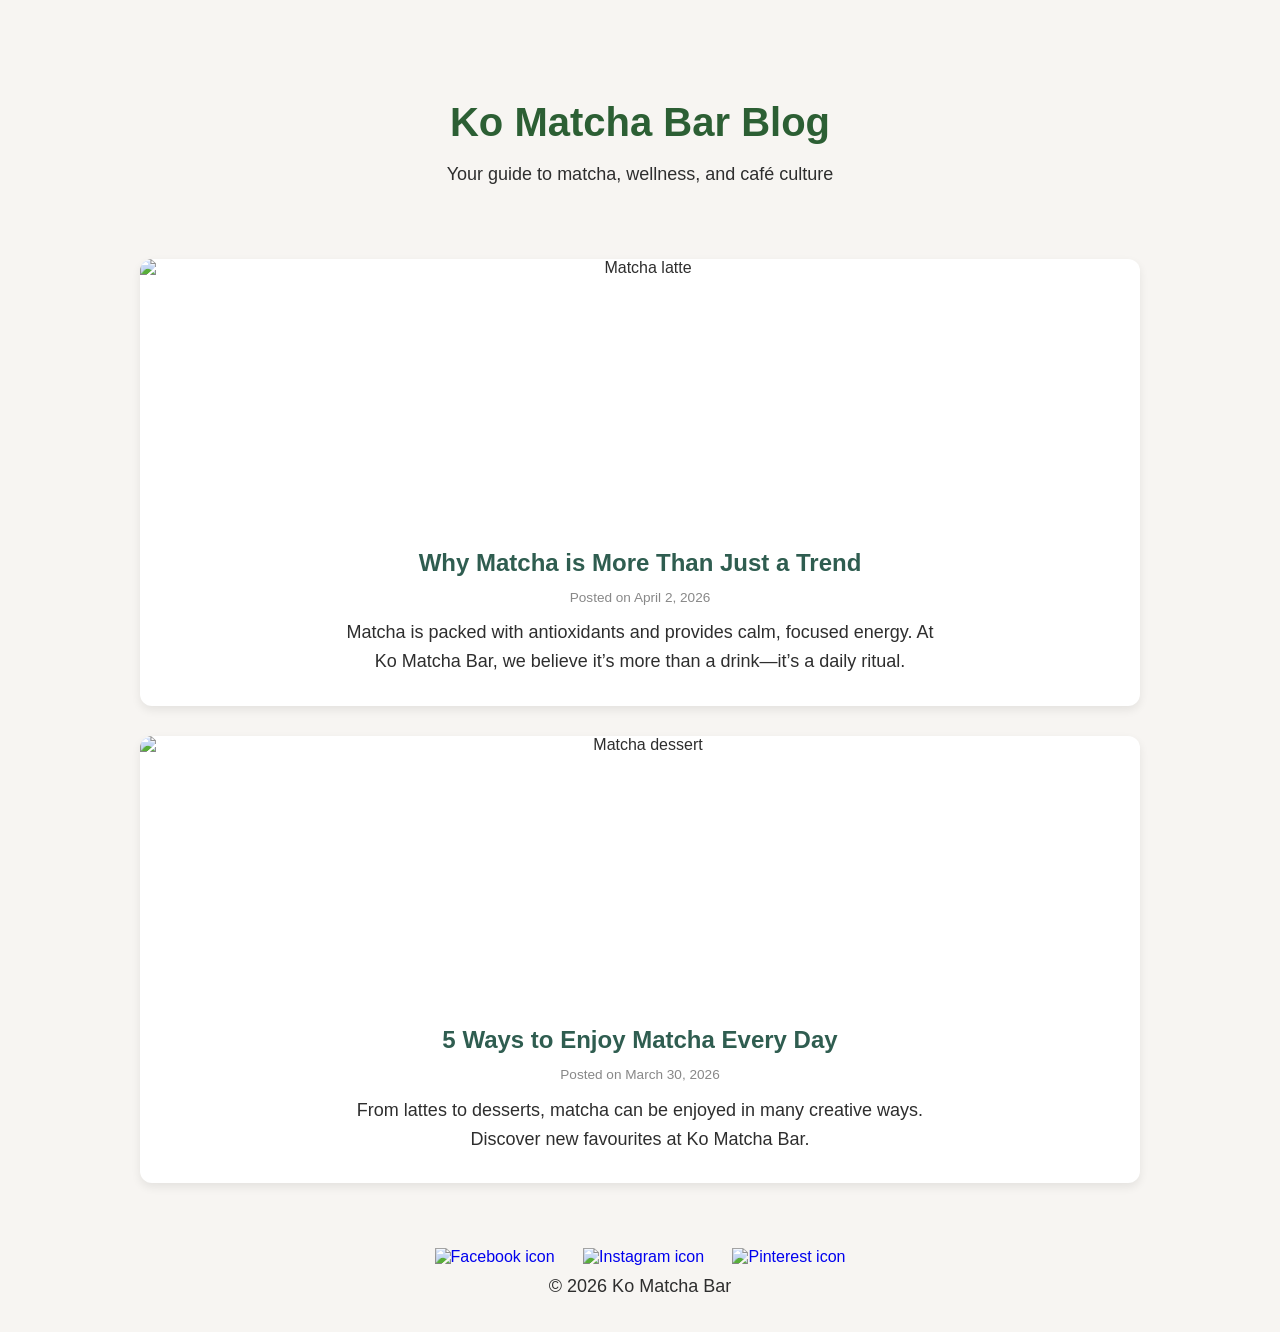
==== blog.html @ 40c32e94 "Add files via upload" ====
<!doctype html>
<html lang="en">
<head>
  <meta charset="utf-8">
  <title>Ko Matcha Bar Blog | Matcha Tips &amp; Café Stories</title>
  
  <meta name="description" content="Read the Ko Matcha Bar blog for matcha tips, wellness ideas, and behind-the-scenes café stories.">
  <meta name="keywords" content="matcha blog, matcha benefits, cafe blog, wellness drinks, Ko Matcha Bar">
  <meta name="author" content="Ko Matcha Bar">

  <meta name="viewport" content="width=device-width, initial-scale=1">
  <link rel="stylesheet" href="style.css">
</head>

<body>

  <!-- Header -->
  <header>
    <h1>Ko Matcha Bar Blog</h1>
    <p>Your guide to matcha, wellness, and café culture</p>
  </header>

  <!-- Blog Content -->
  <main class="blog-container">

  <article class="blog-card">
    <img src="images/matcha-latte.jpeg" alt="Matcha latte">
    
    <div class="blog-content">
      <h2>Why Matcha is More Than Just a Trend</h2>
      <p class="post-meta">Posted on April 2, 2026</p>

      <p>Matcha is packed with antioxidants and provides calm, focused energy.
        At Ko Matcha Bar, we believe it’s more than a drink—it’s a daily ritual.</p>
    </div>
  </article>

  <article class="blog-card">
    <img src="images/matcha-dessert.jpeg" alt="Matcha dessert">
    
    <div class="blog-content">
      <h2>5 Ways to Enjoy Matcha Every Day</h2>
      <p class="post-meta">Posted on March 30, 2026</p>

      <p>From lattes to desserts, matcha can be enjoyed in many creative ways.
        Discover new favourites at Ko Matcha Bar.</p>
    </div>
  </article>

</main>

  <!-- Footer -->
  <footer>
	  <div class="social-icons">
      <a href="https://facebook.com/komatchabar" target="_blank" rel="noopener noreferrer" aria-label="Ko Matcha Bar on Facebook">
        <img src="images/facebook-icon.png" alt="Facebook icon">
      </a>

      <a href="https://instagram.com/komatchabar" target="_blank" rel="noopener noreferrer" aria-label="Ko Matcha Bar on Instagram">
        <img src="images/instagram-icon.png" alt="Instagram icon">
      </a>

      <a href="https://ca.pinterest.com/komatchabar" target="_blank" rel="noopener noreferrer" aria-label="Ko Matcha Bar on Pinterest">
		  <img src="images/pinterest-icon.png" alt="Pinterest icon"></a>
    <p>&copy; 2026 Ko Matcha Bar</p>
	</div>
  </footer>

</body>
</html>
---- style.css ----
@charset "utf-8";

/* ===== Global Styles ===== */
body {
  font-family: Arial, sans-serif;
  margin: 0;
  padding: 0;
  background-color: #F7F5F2;
  color: #2E2E2E;
  text-align: center;
	
}

/* ===== Header / Hero Section ===== */
h1 {
text-align: center;
margin-top: 40px;
font-size: 32px;
}
p {
text-align: center;
max-width: 600px;
margin: 10px auto;
font-size: 18px;
}

header {
  padding: 60px 20px 30px;
}

header h1 {
  font-size: 2.5em;
  margin-bottom: 15px;
  color: #2c5f34;
}

header p {
  max-width: 600px;
  margin: 0 auto;
  line-height: 1.6;
}

/* =========================
   Hero Banner
   ========================= */

.hero {
  background-image: url("images/matcha-hero.jpeg"); 
  background-size: cover;
  background-position: center;
  height: 80vh;

  display: flex;
  align-items: center;
  justify-content: center;

  position: relative;
}

/* Dark overlay for readability */
.hero::before {
  content: "";
  position: absolute;
  inset: 0;
  background-color: rgba(0, 0, 0, 0.4);
}

.hero-content {
  position: relative;
  color: white;
  text-align: center;
  max-width: 600px;
}

.hero-content h1 {
  font-size: 3em;
  margin-bottom: 15px;
  color: #2c5f34;
}

.hero-content p {
  font-size: 1.2em;
  margin-bottom: 20px;
  color: white;
}

/* Button */
.btn {
  background-color: #2c5f34;
  color: white;
  padding: 12px 25px;
  text-decoration: none;
  border-radius: 25px;
  font-weight: bold;
  transition: background 0.3s ease;
}

.btn:hover {
  background-color: #2F5D50;
}

/* =========================
   Navigation Bar
   ========================= */

.navbar {
  position: absolute;
  top: 0;
  left: 0;
  width: 100%;
  display: flex;
  justify-content: flex-end; /* Puts logo on left, links on right */
  align-items: center;
  padding: 20px 50px;
  box-sizing: border-box; /* Keeps padding from adding to width */
  z-index: 10;
  background: transparent;
}

/* Horizontal list styling */
.navbar ul {
  display: flex;
  list-style: none;
  margin: 0;
  padding: 0;
}

.navbar ul li {
  margin-left: 20px;
}

.navbar a {
  color: white;
  text-decoration: none;
  font-weight: bold;
}

.nav-bar li {
  margin: 0 20px;
}

.nav-bar a {
  text-decoration: none;
  color: white;
  font-weight: bold;
  transition: opacity 0.3s ease;
}

.nav-bar a:hover {
  opacity: 0.7;
}

/* =========================
   Main Content
   ========================= */

main {
  padding: 30px 20px;
}

/* =========================
   Footer / Social Icons
   ========================= */

footer {
  background-color: #eae7e2;
  padding: 0;
  margin-top: 40px;
}

/* =========================
   Blog Page Styles
   ========================= */

.blog-container {
  max-width: 800px;
  margin: 40px auto;
  padding: 0 20px;
}

.blog-card img {
  width: 100%;        
  height: 250px;      
  object-fit: cover; 
}

.blog-post {
  margin-bottom: 40px;
  padding-bottom: 20px;
  border-bottom: 1px solid #ddd;
}

.blog-post h2 {
  color: #2F5D50; /* matcha green */
  margin-bottom: 10px;
}

.post-meta {
  font-size: 0.9em;
  color: #777;
  margin-bottom: 15px;
}

.blog-post p {
  line-height: 1.6;
  margin-bottom: 15px;
}

.blog-post ul {
  margin-left: 20px;
}

/* =========================
   Blog Cards (Modern Style)
   ========================= */

.blog-container {
  max-width: 1000px;
  margin: 40px auto;
  padding: 0 20px;
}

.blog-card {
  display: flex;
  flex-direction: column;
  background-color: #ffffff;
  margin-bottom: 30px;
  border-radius: 12px;
  overflow: hidden;
  box-shadow: 0 4px 10px rgba(0,0,0,0.08);
  transition: transform 0.3s ease;
}

.blog-card:hover {
  transform: translateY(-5px);
}

.blog-card img {
  width: 100%;
  height: 250px;
  object-fit: cover;
}

.blog-content {
  padding: 20px;
}

.blog-content h2 {
  color: #2F5D50;
  margin-bottom: 10px;
}

.post-meta {
  font-size: 0.85em;
  color: #888;
  margin-bottom: 10px;
}

.blog-content p {
  line-height: 1.6;
}

/* ===== Social Icons ===== */
.social-icons {
  text-align: center;
  padding: 25px 0;
  background-color: #F7F5F2; 
}

.social-icons a {
  margin: 0 12px;
  display: inline-block;
  text-decoration: none;
}

.social-icons img {
  width: 32px;
  height: 32px;
  transition: all 0.3s ease; 
}

.social-icons img:hover {
  transform: scale(1.2);
  opacity: 0.8;
}
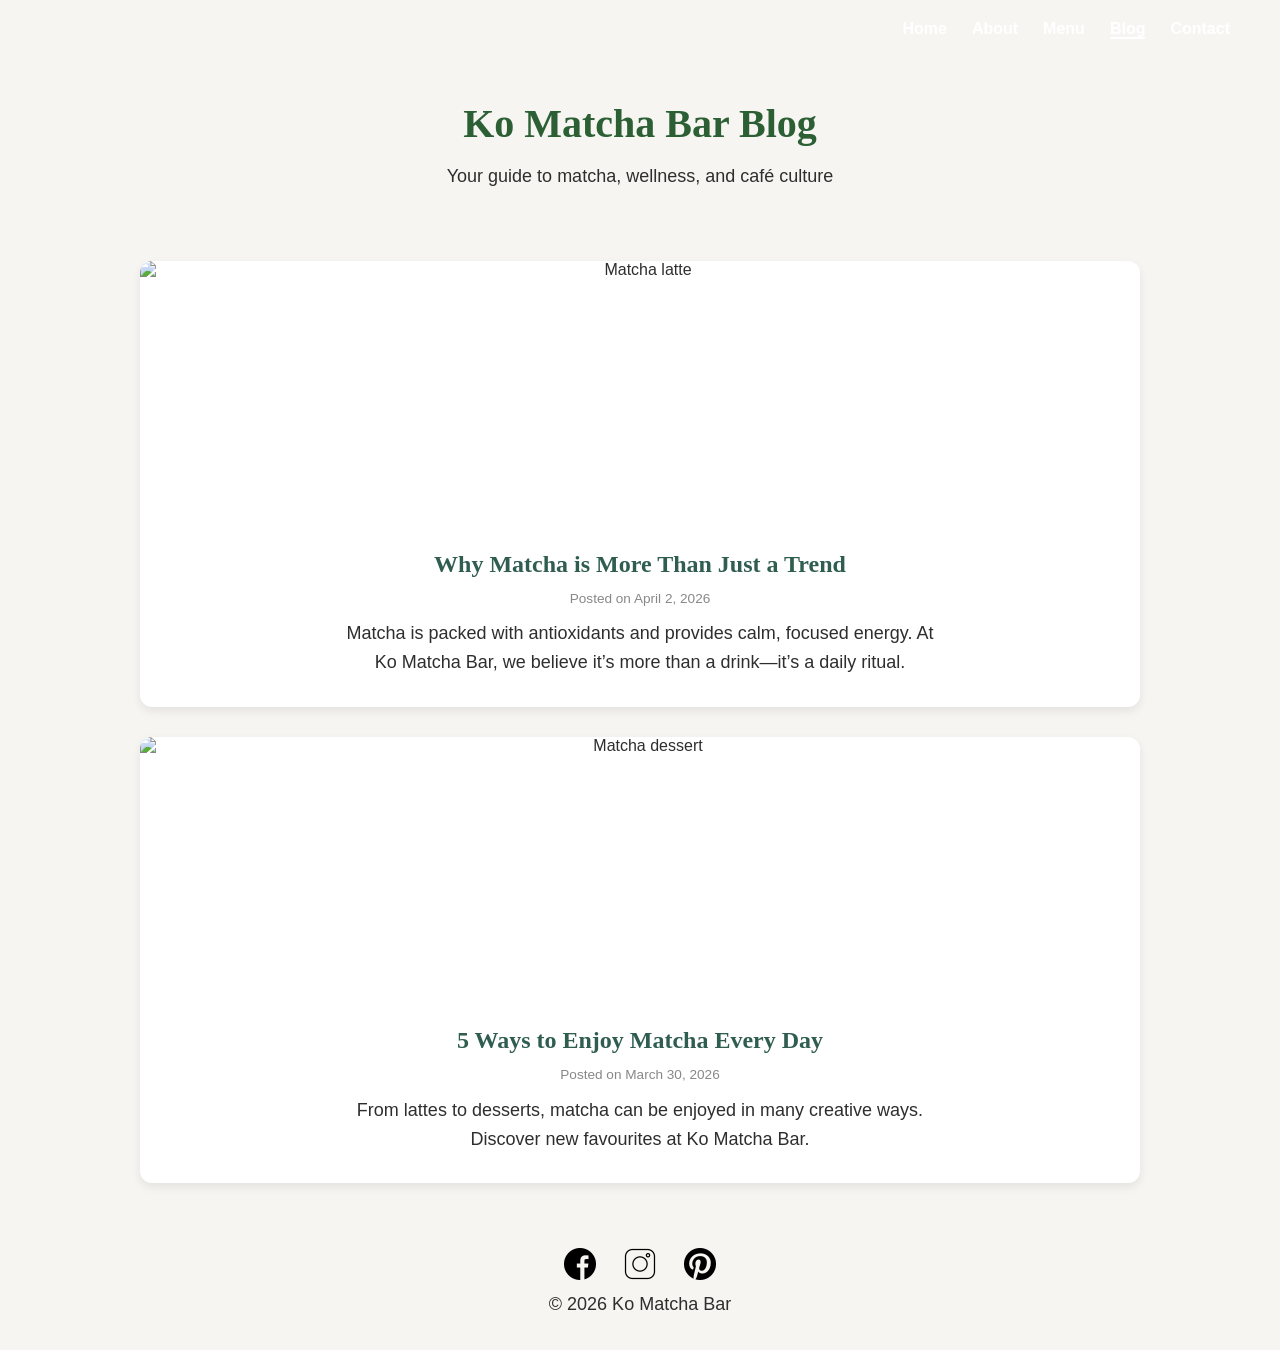
==== commit e2634d87: "Add files via upload" ====
--- a/blog.html
+++ b/blog.html
@@ -13,7 +13,22 @@
 </head>
 
 <body>
-
+	
+	<body class="blog-page">
+	
+	<header class="navbar">
+	  <nav>
+		<ul>
+		  <li><a href="index.html">Home</a></li>
+		  <li><a href="about.html">About</a></li>
+		  <li><a href="menu.html">Menu</a></li>
+		  <li><a href="blog.html" class="active">Blog</a></li>
+		  <li><a href="contact.html">Contact</a></li>
+		</ul>
+	  </nav>
+	</header>
+	</body>
+	
   <!-- Header -->
   <header>
     <h1>Ko Matcha Bar Blog</h1>
--- a/style.css
+++ b/style.css
@@ -8,7 +8,18 @@
   background-color: #F7F5F2;
   color: #2E2E2E;
   text-align: center;
-	
+}
+
+/* =========================
+   Typography
+   ========================= */
+
+body {
+  font-family: 'Poppins', sans-serif;
+}
+
+h1, h2 {
+  font-family: 'Playfair Display', serif;
 }
 
 /* ===== Header / Hero Section ===== */
@@ -126,7 +137,7 @@
 }
 
 .navbar ul li {
-  margin-left: 20px;
+  margin-left: 25px;
 }
 
 .navbar a {
@@ -135,15 +146,37 @@
   font-weight: bold;
 }
 
+.navbar a.active {
+  border-bottom: 2px solid white;
+}
+
 .nav-bar li {
   margin: 0 20px;
 }
 
+.nav-bar ul {
+  display: flex;
+  list-style: none;
+  margin: 0;
+  padding: 0;
+}
+
+.nav-bar {
+  display: flex;
+  justify-content: center;
+  background-color: #F7F5F2;
+  padding: 15px 0;
+}
+
 .nav-bar a {
   text-decoration: none;
-  color: white;
+  color: #2c5f34;
   font-weight: bold;
   transition: opacity 0.3s ease;
+}
+
+.nav-bar a.active {
+  border-bottom: 2px solid #2c5f34;
 }
 
 .nav-bar a:hover {
